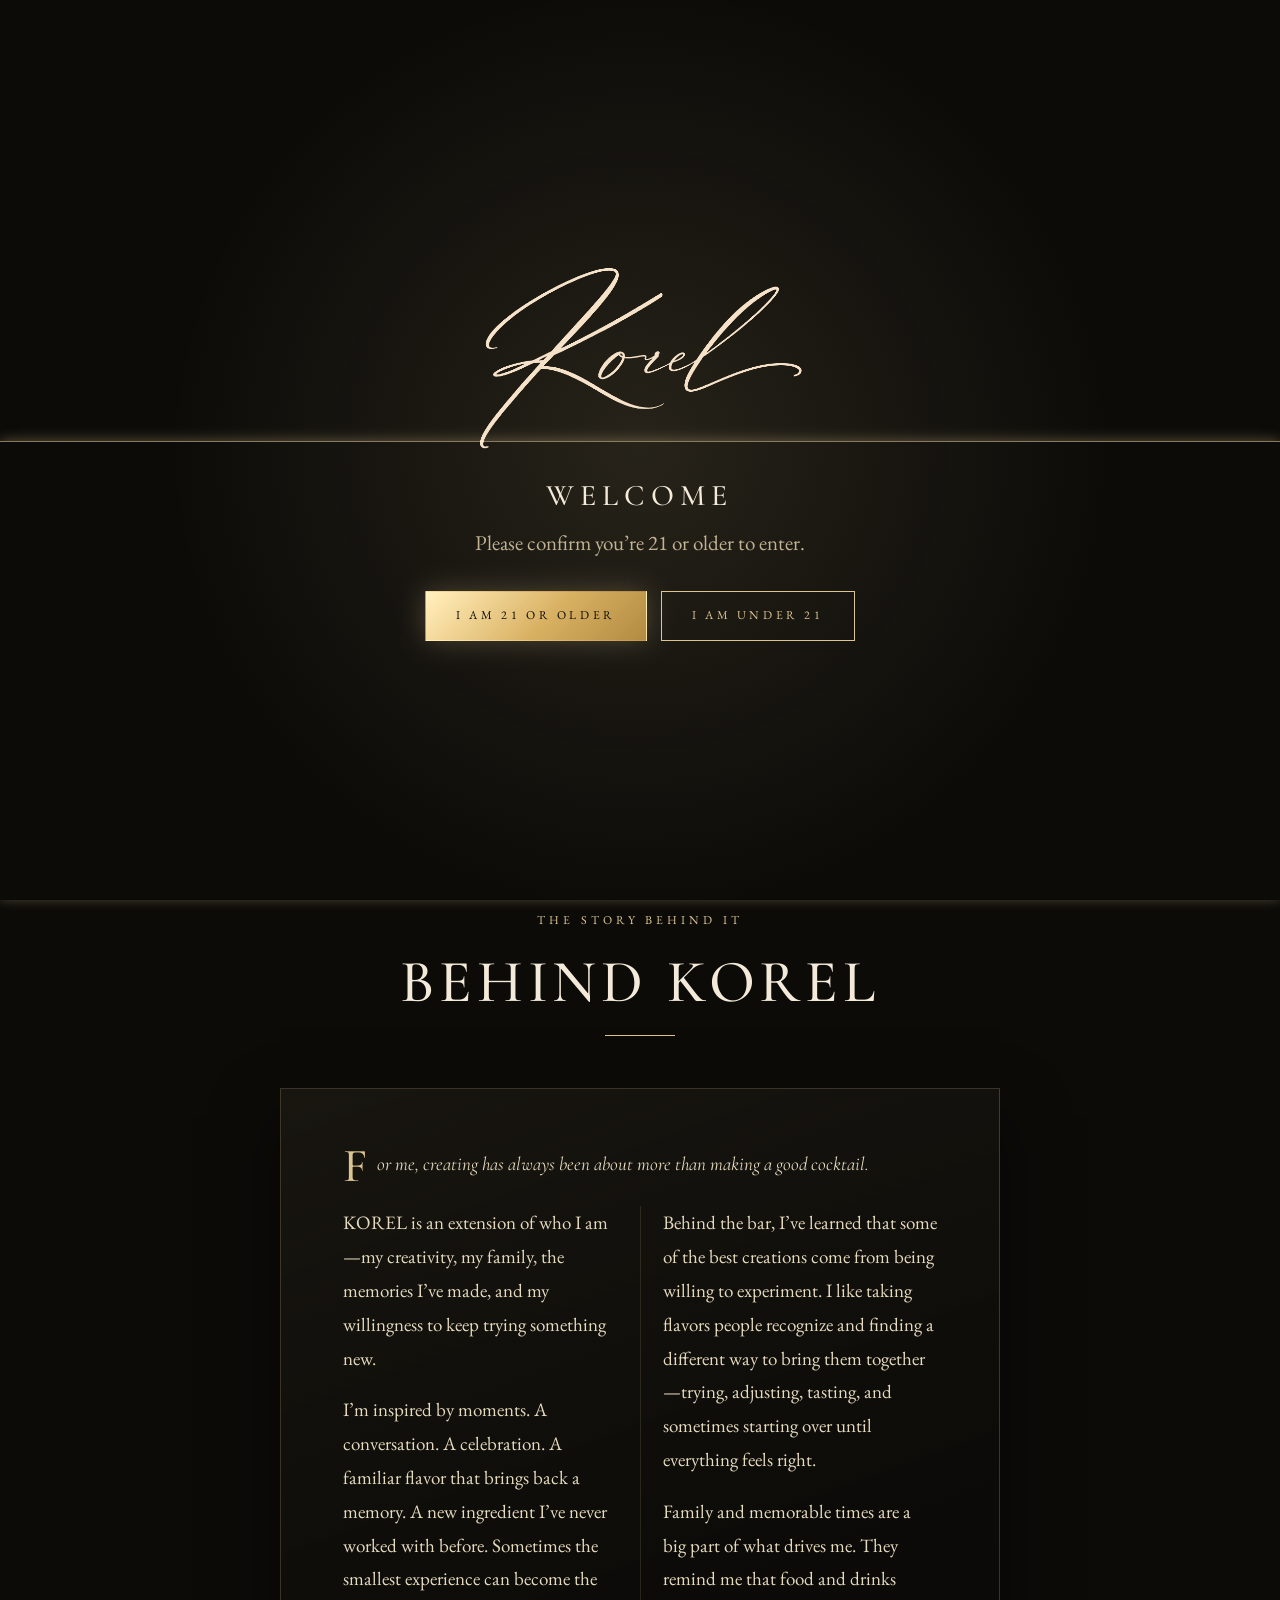
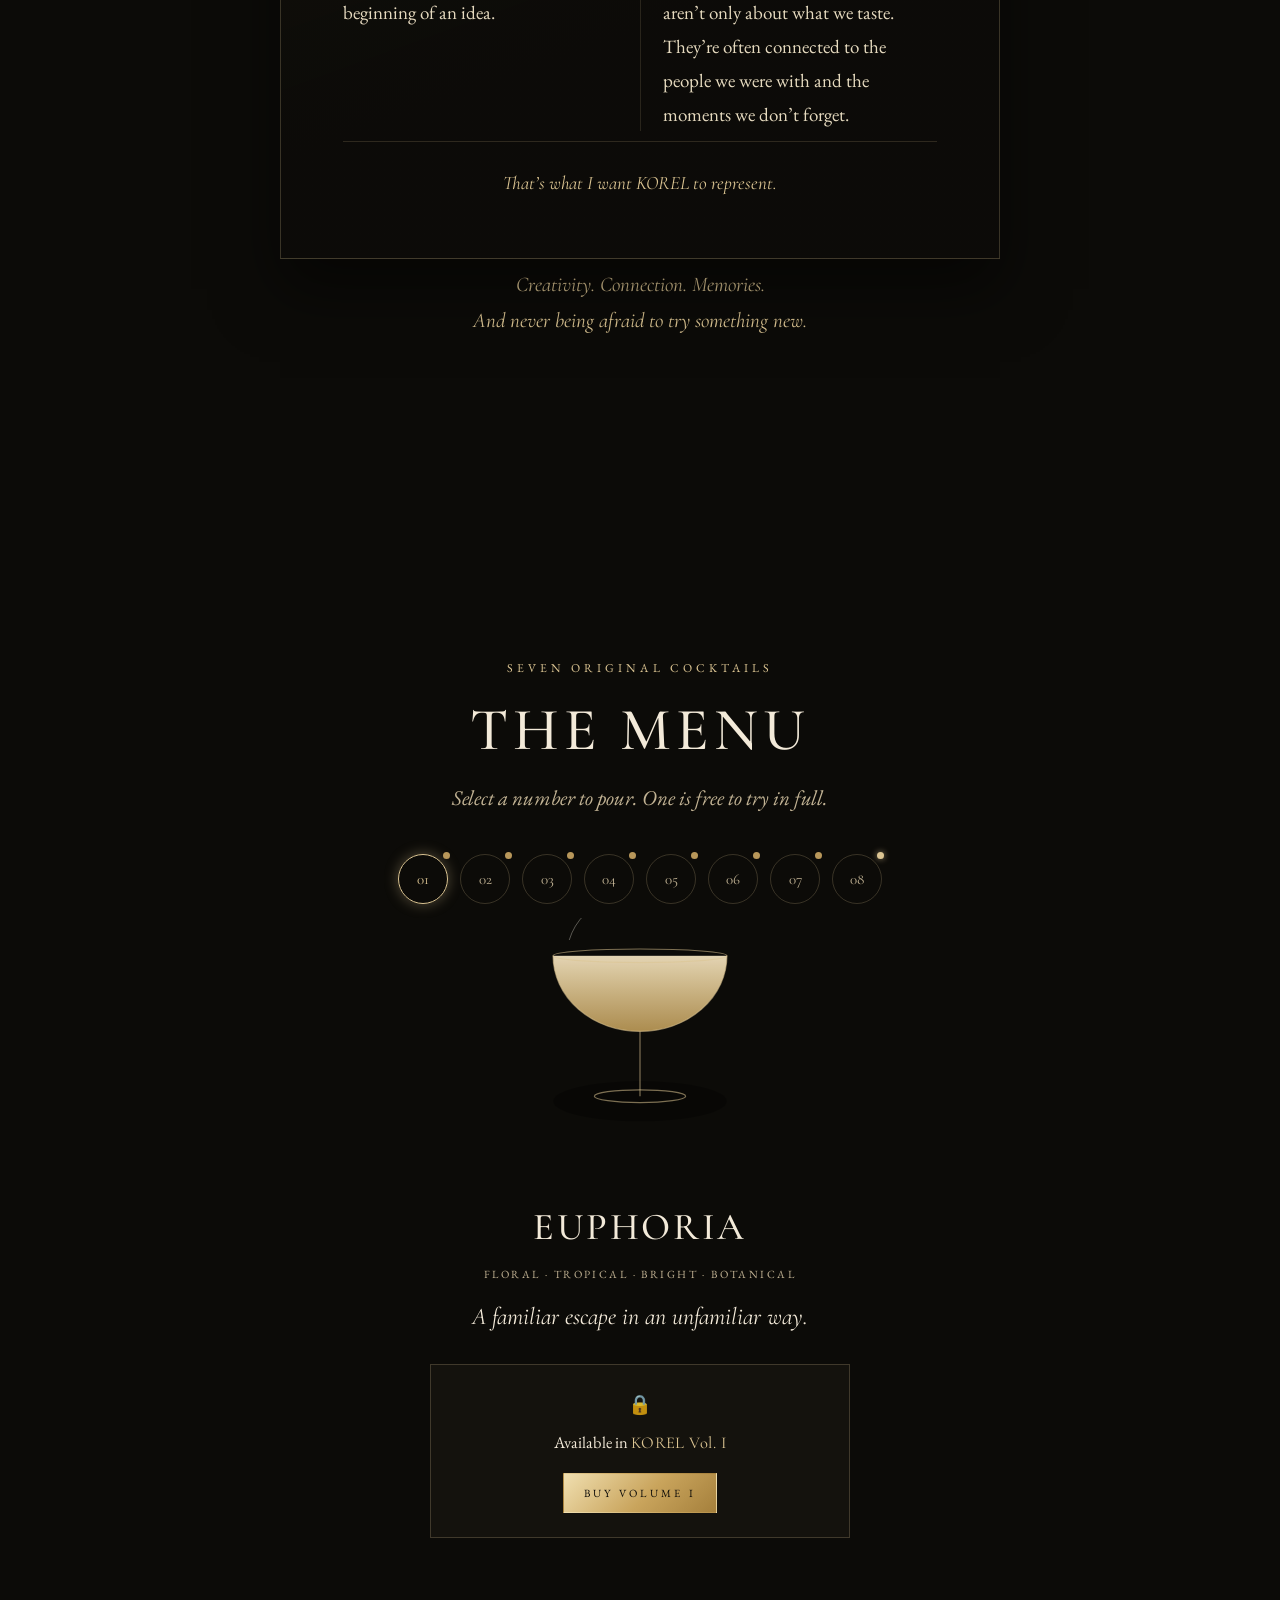
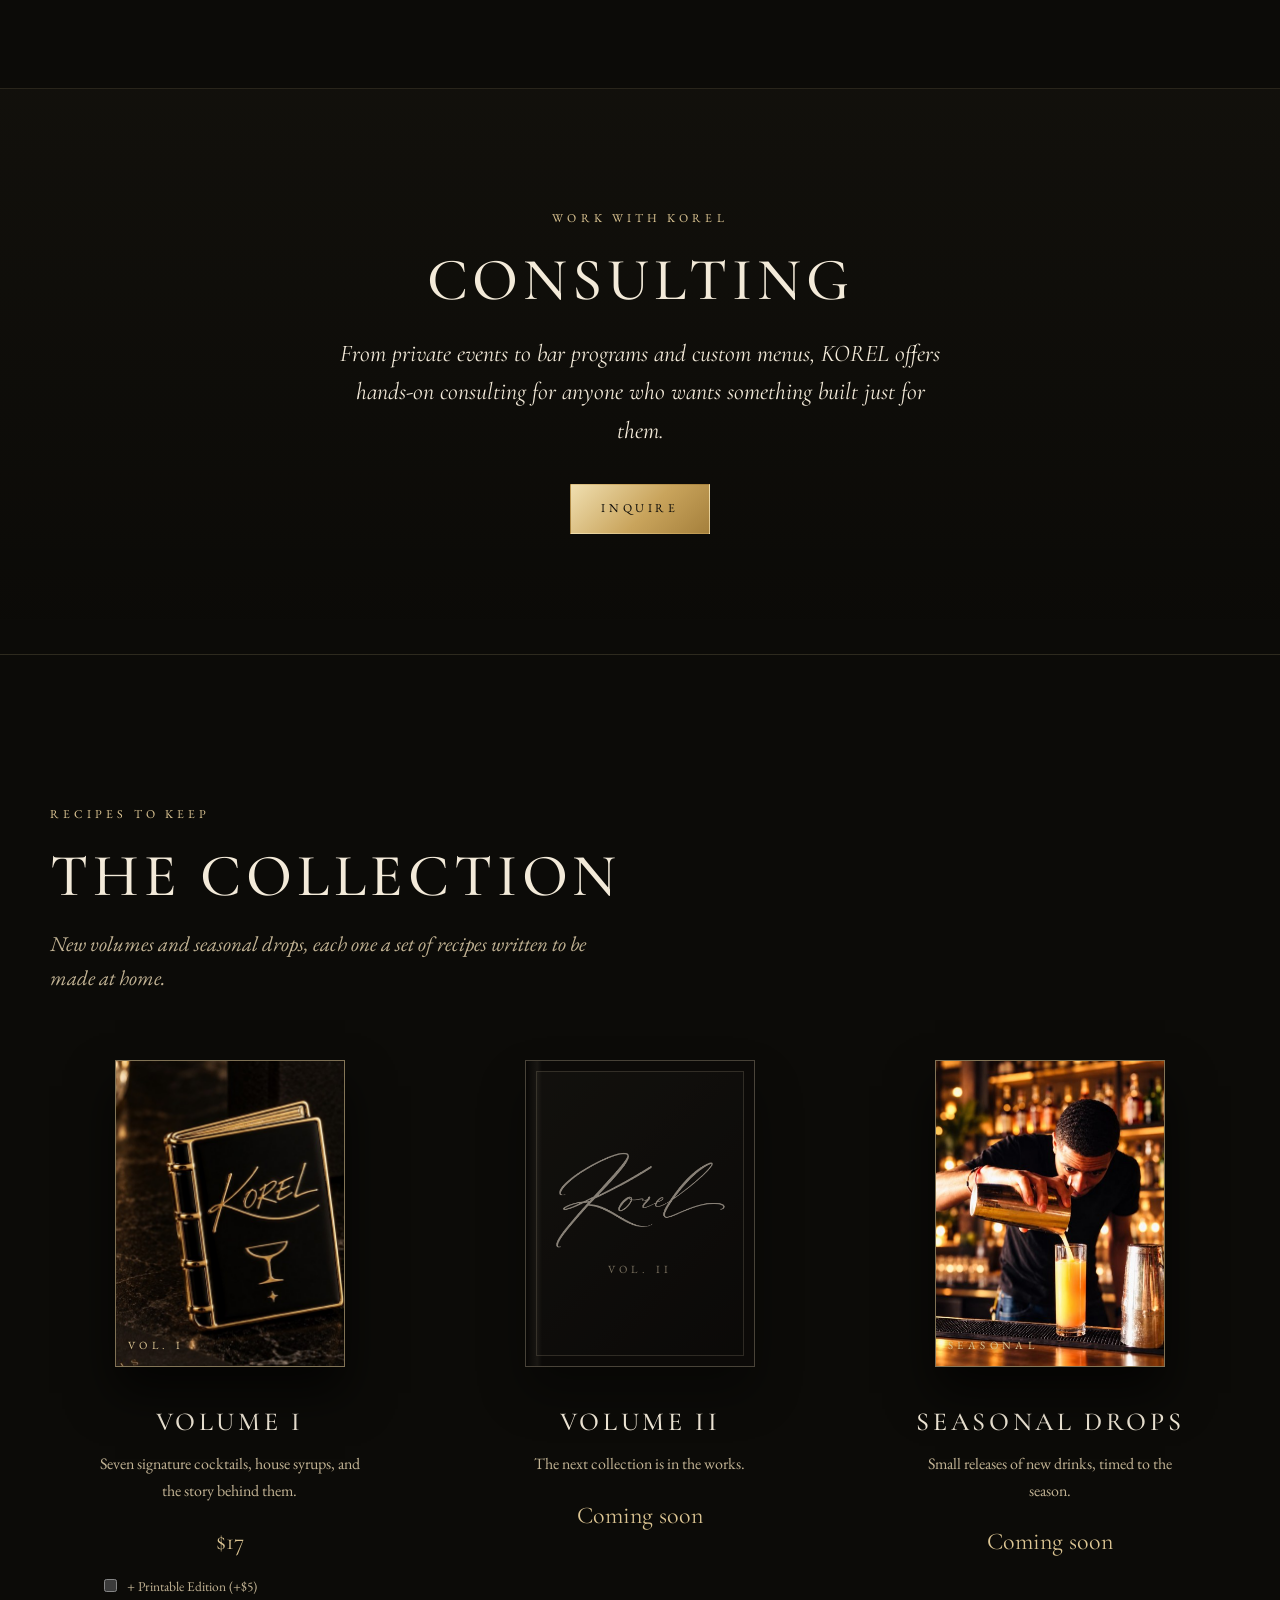
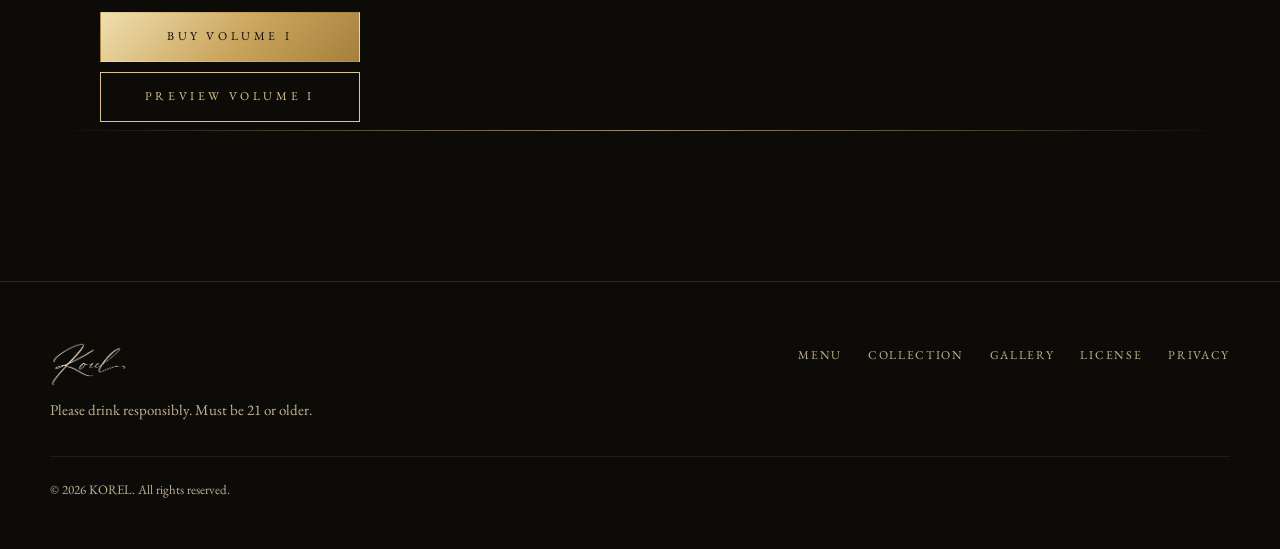
==== index.html @ d275d369 "initial commit" ====
<!DOCTYPE html>
<html lang="en">
<head>
<meta charset="utf-8">
<meta name="viewport" content="width=device-width, initial-scale=1, viewport-fit=cover">
<title>KOREL | A Cocktail Portfolio</title>
<meta name="description" content="Seven original craft cocktails, house syrups, and seasonal drops. KOREL, a cocktail portfolio.">
<meta property="og:type" content="website">
<meta property="og:site_name" content="KOREL">
<meta property="og:title" content="KOREL | A Cocktail Portfolio">
<meta property="og:description" content="Seven original craft cocktails, house syrups, and seasonal drops. KOREL, a cocktail portfolio.">
<meta property="og:url" content="https://houseofkorel.com/">
<meta property="og:image" content="assets/og-image.jpg">
<meta property="og:image:width" content="1200">
<meta property="og:image:height" content="630">
<meta name="twitter:card" content="summary_large_image">
<meta name="twitter:title" content="KOREL | A Cocktail Portfolio">
<meta name="twitter:description" content="Seven original craft cocktails, house syrups, and seasonal drops. KOREL, a cocktail portfolio.">
<meta name="twitter:image" content="assets/og-image.jpg">
<link rel="icon" href="assets/favicon.ico" sizes="16x16 32x32 48x48">
<link rel="icon" type="image/png" href="assets/favicon-32x32.png" sizes="32x32">
<link rel="apple-touch-icon" href="assets/apple-touch-icon.png">
<link rel="preconnect" href="https://fonts.googleapis.com">
<link rel="preconnect" href="https://fonts.gstatic.com" crossorigin>
<link href="https://fonts.googleapis.com/css2?family=Cormorant+Garamond:ital,wght@0,400;0,500;0,600;1,400;1,500&family=EB+Garamond:ital,wght@0,400;0,500;1,400&display=swap" rel="stylesheet">
<link rel="stylesheet" href="css/style.css">
</head>
<body class="grain locked">

<!-- decorative gold veins that draw as you scroll -->
<svg id="veins" viewBox="0 0 100 100" preserveAspectRatio="none" aria-hidden="true">
  <path pathLength="1" d="M100,0 C93,9 97,19 89,29 S95,47 87,58 S93,78 85,88 S91,96 87,100"/>
  <path class="thin" pathLength="1" d="M89,29 C83,33 85,40 79,44 S80,52 75,56"/>
  <path pathLength="1" d="M0,18 C6,27 3,36 9,46 S4,62 11,71 S5,87 8,100"/>
  <path class="thin" pathLength="1" d="M9,46 C14,50 13,57 18,61"/>
</svg>

<!-- age gate -->
<div id="gate" role="dialog" aria-modal="true" aria-labelledby="gate-title">
  <div class="gate-half top" aria-hidden="true"></div>
  <div class="gate-half bottom" aria-hidden="true"></div>
  <div class="gate-box">
    <div class="gate-welcome">
      <img src="assets/logo.png" alt="KOREL">
      <h2 id="gate-title">Welcome</h2>
      <p>Please confirm you&rsquo;re 21 or older to enter.</p>
      <div class="gate-actions">
        <button class="btn solid" id="age-yes">I am 21 or older</button>
        <button class="btn" id="age-no">I am under 21</button>
      </div>
      <p id="gate-msg" hidden>Thank you for your honesty. Please come back when you are of legal drinking age.</p>
    </div>
    <div class="gate-loading" aria-hidden="true">
      <img src="assets/logo.png" alt="">
      <p class="gl-label">Entering</p>
      <div class="gl-bar"><div class="gl-fill" id="glFill"></div></div>
      <p class="gl-pct" id="glPct">0%</p>
    </div>
  </div>
</div>

<header class="top">
  <div class="wrap">
    <a href="#top" aria-label="KOREL home"><img src="assets/logo.png" class="logo" alt="KOREL"></a>
    <nav aria-label="Main">
      <button class="menu-trigger" id="menuTrigger" aria-haspopup="true" aria-expanded="false" aria-controls="megaMenu">
        <span class="mt-lines" aria-hidden="true"><span></span><span></span></span>
        <span class="mt-label">Menu</span>
      </button>
      <a class="btn small" href="#collection">Shop</a>
    </nav>
  </div>
  <div class="nav-progress" aria-hidden="true"></div>
</header>

<div class="mega-menu" id="megaMenu" aria-hidden="true">
  <div class="mega-inner">
    <button class="mega-close" id="megaClose" aria-label="Close menu">&times;</button>
    <p class="mega-kicker">A Cocktail Portfolio</p>
    <nav class="mega-nav" aria-label="Full site navigation">
      <a href="#top" class="mega-link" style="--d:0"><span class="mega-num">01</span><span class="mega-inner-flip">Home</span></a>
      <a href="#about" class="mega-link" style="--d:1"><span class="mega-num">02</span><span class="mega-inner-flip">Behind KOREL</span></a>
      <a href="#menu" class="mega-link" style="--d:2"><span class="mega-num">03</span><span class="mega-inner-flip">The Menu</span></a>
      <a href="#collection" class="mega-link" style="--d:3"><span class="mega-num">04</span><span class="mega-inner-flip">Collection</span></a>
      <a href="gallery.html" class="mega-link" style="--d:4"><span class="mega-num">05</span><span class="mega-inner-flip">Gallery</span></a>
      <a href="contact.html" class="mega-link" style="--d:5"><span class="mega-num">06</span><span class="mega-inner-flip">Consulting</span></a>
    </nav>
    <div class="mega-foot"><a class="btn solid" href="#collection">Shop Volume I</a></div>
  </div>
</div>

<main>
  <section class="hero" id="top">
    <canvas id="pcanvas" aria-hidden="true"></canvas>
    <div class="wrap">
      <p class="eyebrow reveal after-pour">A Cocktail Portfolio</p>
      <div class="fx" id="fx"><img src="assets/logo.png" class="ghost" alt="KOREL"></div>
      <p class="hero-line reveal after-pour">Creativity. Connection. Memories.<br>And never being afraid to try something new.</p>
      <div class="cta reveal after-pour">
        <a class="btn solid" href="#collection">Shop Volume I</a>
        <a class="btn" href="#menu">Explore the menu</a>
      </div>
      <button class="replay after-pour" id="replay" type="button">&#8635; Pour again</button>
    </div>
  </section>

  <section class="section" id="about" style="padding-top:0">
    <div class="wrap about-wrap">
      <p class="kicker reveal">The story behind it</p>
      <h2 class="reveal">Behind KOREL</h2>
      <span class="story-rule reveal" aria-hidden="true"></span>

      <div class="story-panel reveal" id="storyPanel">
        <div class="sp-sheen" aria-hidden="true"></div>
        <div class="sp-flow">
          <p class="sp-lead"><span class="dropcap">F</span>or me, creating has always been about more than making a good cocktail.</p>
          <p>KOREL is an extension of who I am&mdash;my creativity, my family, the memories I&rsquo;ve made, and my willingness to keep trying something new.</p>
          <p>I&rsquo;m inspired by moments. A conversation. A celebration. A familiar flavor that brings back a memory. A new ingredient I&rsquo;ve never worked with before. Sometimes the smallest experience can become the beginning of an idea.</p>
          <p>Behind the bar, I&rsquo;ve learned that some of the best creations come from being willing to experiment. I like taking flavors people recognize and finding a different way to bring them together&mdash;trying, adjusting, tasting, and sometimes starting over until everything feels right.</p>
          <p>Family and memorable times are a big part of what drives me. They remind me that food and drinks aren&rsquo;t only about what we taste. They&rsquo;re often connected to the people we were with and the moments we don&rsquo;t forget.</p>
          <p class="sp-close">That&rsquo;s what I want KOREL to represent.</p>
        </div>
      </div>

      <p class="about-sign reveal"><em>Creativity. Connection. Memories.</em><br><em>And never being afraid to try something new.</em></p>
    </div>
  </section>

  <section class="section menu-hero" id="menu">
    <div class="wrap" style="max-width:720px">
      <p class="kicker reveal">Seven original cocktails</p>
      <h2 class="reveal">The Menu</h2>
      <p class="lede reveal">Select a number to pour. One is free to try in full.</p>

      <div class="menu-tabs reveal" id="menuTabs"></div>

      <div class="pour-stage reveal" id="pourStage">
        <canvas id="menuCanvas" aria-hidden="true"></canvas>
      </div>

      <div class="menu-detail" id="menuDetail" aria-live="polite"></div>
    </div>
  </section>

  <section class="consult">
    <div class="wrap reveal">
      <p class="kicker">Work with KOREL</p>
      <h2>Consulting</h2>
      <p class="consult-line">From private events to bar programs and custom menus, KOREL offers hands-on consulting for anyone who wants something built just for them.</p>
      <a class="btn solid" href="contact.html">Inquire</a>
    </div>
  </section>

  <section class="section" id="collection">
    <div class="wrap">
      <p class="kicker reveal">Recipes to keep</p>
      <h2 class="reveal">The Collection</h2>
      <p class="lede reveal">New volumes and seasonal drops, each one a set of recipes written to be made at home.</p>
      <div class="shelf">
        <article class="vol reveal">
          <div class="book photo-cover"><img src="assets/vol1-cover.jpg" alt="KOREL Volume I enamel pin cover, a small black and gold book charm engraved with the KOREL wordmark and a coupe glass"><span>Vol. I</span></div>
          <h3>Volume I</h3>
          <p>Seven signature cocktails, house syrups, and the story behind them.</p>
          <span class="price" id="volPrice">$17</span>
          <label class="addon">
            <input type="checkbox" id="printAddon">
            <span>+ Printable Edition (+$5)</span>
          </label>
          <div class="vol-actions">
            <a class="btn solid" href="https://payhip.com/YOUR_PRODUCT_LINK">Buy Volume I</a>
            <a class="btn" href="assets/KOREL_Volume_I_Preview.pdf" id="previewBtn">Preview Volume I</a>
          </div>
        </article>
        <article class="vol reveal">
          <div class="book soon"><img src="assets/logo.png" alt=""><span>Vol. II</span></div>
          <h3>Volume II</h3>
          <p>The next collection is in the works.</p>
          <span class="price">Coming soon</span>
        </article>
        <article class="vol reveal">
          <div class="book photo-cover"><img src="assets/seasonal-cover.jpg" alt="A bartender pouring a fresh cocktail from a shaker into a glass at the bar"><span>Seasonal</span></div>
          <h3>Seasonal Drops</h3>
          <p>Small releases of new drinks, timed to the season.</p>
          <span class="price">Coming soon</span>
        </article>
      </div>
      <div class="shelf-line"></div>
    </div>
  </section>

</main>

<footer>
  <div class="wrap">
    <div class="foot">
      <div>
        <img src="assets/logo.png" alt="KOREL">
        <div>Please drink responsibly. Must be 21 or older.</div>
      </div>
      <ul>
        <li><a href="#menu">Menu</a></li>
        <li><a href="#collection">Collection</a></li>
        <li><a href="gallery.html">Gallery</a></li>
        <li><a href="license.html">License</a></li>
        <li><a href="privacy.html">Privacy</a></li>
      </ul>
    </div>
    <div class="legal">
      <span>© 2026 KOREL. All rights reserved.</span>
    </div>
  </div>
</footer>

<button id="toTop" class="to-top" aria-label="Back to top">
  <svg viewBox="0 0 44 44" aria-hidden="true">
    <circle class="ring-bg" cx="22" cy="22" r="19"></circle>
    <circle class="ring-fg" id="toTopRing" cx="22" cy="22" r="19"></circle>
  </svg>
  <span class="arrow">&#8593;</span>
</button>

<dialog id="recipe" aria-labelledby="r-name">
  <div class="dlg" id="recipe-body"></div>
</dialog>

<dialog id="previewDlg" aria-label="KOREL Volume I Preview">
  <div class="pdf-dlg">
    <button class="x" id="previewClose" aria-label="Close preview">&times;</button>
    <div class="pv-stage">
      <img id="previewImg" alt="KOREL Volume I preview page">
      <button class="pv-arrow pv-prev" id="pvPrev" aria-label="Previous page">&#8249;</button>
      <button class="pv-arrow pv-next" id="pvNext" aria-label="Next page">&#8250;</button>
    </div>
    <div class="pv-foot">
      <span id="pvCount">Page 1 of 6</span>
      <a href="assets/KOREL_Volume_I_Preview.pdf" download="KOREL_Volume_I_Preview.pdf">Download the PDF</a>
    </div>
  </div>
</dialog>

<script src="js/main.js" defer></script>
<script src="js/home.js" defer></script>
</body>
</html>
---- css/style.css ----
:root{
  color-scheme: dark;
  box-sizing: border-box;
  padding-top: env(safe-area-inset-top, 0px);
  padding-bottom: env(safe-area-inset-bottom, 0px);
  --black:#0c0b08; --black-2:#12110d; --gold:#dcc593; --gold-deep:#b8975a; --cream:#f3ead9; --muted:#c2b394; --text:#e6dabf;
  --line:rgba(220,197,147,.22); --glow:rgba(220,197,147,.10);
  --display:"Cormorant Garamond","EB Garamond",Garamond,Georgia,"Times New Roman",serif;
  --body:"EB Garamond","Cormorant Garamond",Garamond,Georgia,"Times New Roman",serif;
  --ease:cubic-bezier(.22,.61,.36,1);
}
*,*::before,*::after{box-sizing:inherit}
html{background:var(--black);scroll-behavior:smooth;scroll-padding-top:calc(76px + env(safe-area-inset-top, 0px))}
body{margin:0;background:var(--black);color:var(--cream);font-family:var(--body);font-size:21px;line-height:1.65;-webkit-font-smoothing:antialiased;overflow-x:hidden}
body.locked{overflow:hidden}
[hidden]{display:none!important}
img{max-width:100%;display:block}
a{color:inherit}
button{font:inherit;color:inherit}
.wrap{width:min(1180px,100% - 48px);margin-inline:auto}
.kicker{font-size:12px;letter-spacing:.34em;text-transform:uppercase;color:var(--gold);margin:0 0 18px}
h1,h2,h3{font-family:var(--display);font-weight:500;margin:0}
h2{font-size:clamp(34px,5vw,60px);letter-spacing:.08em;text-transform:uppercase;line-height:1.1}
.lede{color:var(--muted);max-width:560px;margin:18px 0 0;font-style:italic}
section{position:relative;z-index:1}
.section{padding:clamp(80px,12vw,150px) 0}
.grain::after{content:"";position:fixed;inset:0;pointer-events:none;z-index:50;opacity:.07;mix-blend-mode:screen;
  background-image:url("data:image/svg+xml;utf8,<svg xmlns='http://www.w3.org/2000/svg' width='160' height='160'><filter id='n'><feTurbulence type='fractalNoise' baseFrequency='.9' numOctaves='2' stitchTiles='stitch'/><feColorMatrix values='0 0 0 0 .86  0 0 0 0 .77  0 0 0 0 .58  0 0 0 .6 0'/></filter><rect width='100%' height='100%' filter='url(%23n)'/></svg>")}


.about-wrap{max-width:720px;text-align:center}
.about-wrap h2{margin-bottom:8px}
.about-wrap .kicker{text-align:center}
.about-copy{margin-top:30px;color:var(--cream);font-size:19px;line-height:1.85}
.about-copy p{margin:0 0 22px}
.about-sign{margin-top:8px;font-family:var(--display);font-style:italic;font-size:21px;color:var(--gold);line-height:1.7}


.story-rule{display:block;width:70px;height:1px;background:var(--gold);margin:20px auto 0;transform-origin:left;transform:scaleX(0);opacity:0;transition:transform 1.1s var(--ease),opacity .6s}
.story-rule.reveal.in{transform:scaleX(1);opacity:1}
.story-panel{position:relative;max-width:820px;margin:52px auto 0;padding:clamp(34px,5vw,58px) clamp(28px,6vw,62px);border:1px solid var(--line);background:linear-gradient(160deg,rgba(220,197,147,.06),rgba(12,11,8,.5) 65%);box-shadow:0 30px 60px rgba(0,0,0,.5);overflow:hidden;transform:perspective(900px) rotateX(0) rotateY(0);transition:transform .15s ease-out,box-shadow .4s var(--ease);will-change:transform}
.sp-sheen{position:absolute;inset:-50%;background:radial-gradient(circle at var(--mx,50%) var(--my,38%),rgba(255,241,212,.16),transparent 42%);opacity:0;transition:opacity .5s;pointer-events:none}
.story-panel:hover .sp-sheen{opacity:1}
.sp-flow{column-width:270px;column-count:2;column-gap:clamp(22px,4vw,46px);column-rule:1px solid rgba(220,197,147,.14);text-align:left}
.sp-flow p{margin:0 0 18px;font-size:clamp(17px,1.7vw + .7rem,19px);line-height:1.78;color:var(--text);break-inside:avoid-column}
.sp-lead{font-family:var(--display);font-size:21px;font-style:italic;color:var(--cream);column-span:all;margin-bottom:24px!important;text-align:left}
.dropcap{font-family:var(--display);font-weight:500;font-style:normal;font-size:2.5em;line-height:.68;float:left;padding:3px 10px 0 0;color:var(--gold)}
.sp-close{column-span:all;text-align:center;margin:10px 0 0!important;padding-top:24px;border-top:1px solid rgba(220,197,147,.16);font-family:var(--display);font-style:italic;font-size:clamp(20px,2.4vw,24px);color:var(--gold)!important}
@media (max-width:640px){
  .sp-flow{column-count:1;column-rule:none}
  .story-panel{transform:none!important}
}

/* buttons */
.btn{display:inline-block;padding:14px 30px;border:1px solid var(--gold);color:var(--gold);text-decoration:none;font-size:12px;letter-spacing:.3em;text-transform:uppercase;background:transparent;cursor:pointer;transition:background .4s var(--ease),color .4s var(--ease),box-shadow .4s var(--ease),transform .25s var(--ease)}
.btn:hover,.btn:focus-visible{background:var(--gold);color:var(--black);box-shadow:0 0 28px rgba(220,197,147,.25);outline:none}
.btn.solid{background:linear-gradient(135deg,#f0dfb0,#c9a45c 55%,#a5803c);color:var(--black);border-color:transparent}
.btn.solid:hover,.btn.solid:focus-visible{filter:brightness(1.08)}
.btn.small{padding:10px 20px;font-size:11px}
:focus-visible{outline:1px solid var(--gold);outline-offset:4px}

/* reveal */
.reveal{opacity:0;transform:translateY(18px);transition:opacity 1s var(--ease),transform 1s var(--ease)}
.reveal.in{opacity:1;transform:none}

/* veins */
#veins{position:fixed;inset:0;width:100%;height:100%;z-index:0;pointer-events:none;opacity:.5}
#veins path{fill:none;stroke:var(--gold);stroke-width:.16;stroke-dasharray:1;stroke-dashoffset:1;stroke-linecap:round;filter:drop-shadow(0 0 5px rgba(220,197,147,.55))}
#veins path.thin{stroke-width:.09;opacity:.75}


/* pour + particle wordmark */
.hero canvas{position:absolute;left:0;top:0;pointer-events:none;z-index:0}
.hero .wrap{position:relative;z-index:1}
.fx{position:relative;width:min(1100px,100%);margin:0 auto;height:clamp(240px,36vw,420px)}
.fx .ghost{position:absolute;left:50%;top:50%;transform:translate(-50%,-50%);width:min(660px,86vw);opacity:0;pointer-events:none;transition:opacity 1.6s var(--ease)}
.fx.on .ghost{opacity:.15}
.fx.static .ghost{opacity:1}
.after-pour{transition:opacity 1.1s var(--ease),transform 1.1s var(--ease)}
.hero.pouring .after-pour{opacity:0!important;transform:translateY(14px)!important;pointer-events:none}
.replay{display:block;margin:26px auto 0;background:none;border:0;color:var(--muted);font-size:11px;letter-spacing:.28em;text-transform:uppercase;cursor:pointer;padding:8px 14px}
.replay:hover{color:var(--gold)}

/* age gate */
/* age gate: a loader, then the black curtain splits and pulls away like double doors */
#gate{position:fixed;inset:0;z-index:100}
#gate.opening{pointer-events:none}
.gate-half{position:absolute;left:0;width:100%;height:51%;background:var(--black);transition:transform .9s cubic-bezier(.65,0,.2,1)}
.gate-half.top{top:0;background-image:radial-gradient(circle at 50% 100%,rgba(220,197,147,.13),transparent 60%);border-bottom:1px solid rgba(220,197,147,.6);box-shadow:0 1px 12px rgba(220,197,147,.35)}
.gate-half.bottom{bottom:0;background-image:radial-gradient(circle at 50% 0%,rgba(220,197,147,.13),transparent 60%);border-top:1px solid rgba(220,197,147,.6);box-shadow:0 -1px 12px rgba(220,197,147,.35)}
#gate.opening .gate-half.top{transform:translateY(-100%)}
#gate.opening .gate-half.bottom{transform:translateY(100%)}
.gate-box{position:absolute;inset:0;z-index:2;display:grid;place-items:center;text-align:center;padding:24px;transition:opacity .4s var(--ease),transform .4s var(--ease)}
#gate.leave .gate-box{opacity:0;transform:scale(1.03) translateY(-6px);pointer-events:none}
.gate-box img{width:min(340px,70vw);margin:0 auto 26px}
.gate-box h2{font-size:clamp(22px,3.4vw,30px);letter-spacing:.2em;margin-bottom:14px}
.gate-box p{color:var(--muted);margin:0 0 30px}
.gate-actions{display:flex;gap:14px;justify-content:center;flex-wrap:wrap}
#gate-msg{margin-top:26px;color:var(--gold);font-style:italic}
.gate-welcome{max-width:520px}
.gate-loading{max-width:520px;display:none}
#gate.loading .gate-welcome{display:none}
#gate.loading .gate-loading{display:block}
.gate-loading img{width:min(190px,48vw);margin:0 auto 24px;opacity:.92}
.gl-label{font-size:11px;letter-spacing:.42em;text-transform:uppercase;color:var(--gold);margin:0 0 20px}
.gl-bar{width:180px;height:1px;background:rgba(220,197,147,.2);margin:0 auto;position:relative;overflow:hidden}
.gl-fill{position:absolute;left:0;top:0;bottom:0;width:0%;background:var(--gold);box-shadow:0 0 8px rgba(220,197,147,.6)}
.gl-pct{margin:14px 0 0;font-family:var(--display);font-size:13px;letter-spacing:.1em;color:var(--muted)}

/* header */
header.top{position:sticky;top:env(safe-area-inset-top, 0px);z-index:40;background:rgba(12,11,8,0);border-bottom:1px solid rgba(220,197,147,0);transition:background-color .5s var(--ease),border-color .5s var(--ease),backdrop-filter .5s var(--ease)}
header.top.scrolled{background:rgba(12,11,8,.76);backdrop-filter:blur(12px);-webkit-backdrop-filter:blur(12px);border-bottom-color:rgba(220,197,147,.14)}
.top .wrap{display:flex;align-items:center;justify-content:space-between;height:78px;gap:20px;transition:height .4s var(--ease)}
header.top.scrolled .wrap{height:62px}
.top .logo{display:block;height:34px;width:auto;filter:drop-shadow(0 1px 4px rgba(0,0,0,.55));transition:filter .35s var(--ease)}
.top a[aria-label="KOREL home"]:hover .logo{filter:drop-shadow(0 0 10px rgba(220,197,147,.6))}
.top nav{display:flex;gap:34px;align-items:center}
.top nav a{text-decoration:none;font-size:12px;letter-spacing:.3em;text-transform:uppercase;color:var(--cream);opacity:.82;position:relative;padding:6px 0;text-shadow:0 1px 4px rgba(0,0,0,.55);transition:opacity .3s,color .3s}
.top nav a::after{content:"";position:absolute;left:0;bottom:0;height:1px;width:100%;background:var(--gold);transform:scaleX(0);transform-origin:left;transition:transform .5s var(--ease)}
.top nav a:hover{opacity:1}.top nav a:hover::after{transform:scaleX(1)}
.top nav a.current{opacity:1;color:var(--gold)}.top nav a.current::after{transform:scaleX(1)}
.top .btn.small{transition:background .4s var(--ease),color .4s var(--ease),box-shadow .4s var(--ease),transform .2s var(--ease)}
.top .btn.small:hover{transform:translateY(-1px)}
.nav-progress{position:absolute;left:0;bottom:-1px;height:1px;width:calc(var(--scrollp,0) * 100%);background:var(--gold);box-shadow:0 0 8px rgba(220,197,147,.6);transition:width .1s linear}
@media (max-width:720px){.top nav{gap:14px}}

/* menu trigger + full-screen numbered menu */
.menu-trigger{display:flex;align-items:center;gap:11px;background:none;border:0;cursor:pointer;padding:6px 2px;color:var(--cream)}
.mt-lines{display:inline-flex;flex-direction:column;gap:5px;width:22px}
.mt-lines span{display:block;height:1px;background:var(--gold);transition:transform .4s var(--ease),opacity .3s}
.menu-trigger.open .mt-lines span:first-child{transform:translateY(3px) rotate(45deg)}
.menu-trigger.open .mt-lines span:last-child{transform:translateY(-3px) rotate(-45deg)}
.mt-label{font-size:12px;letter-spacing:.3em;text-transform:uppercase;text-shadow:0 1px 4px rgba(0,0,0,.55)}
.mega-menu{position:fixed;inset:0;z-index:90;background:var(--black);opacity:0;visibility:hidden;transition:opacity .5s var(--ease),visibility 0s .5s;display:flex;align-items:center;justify-content:center;padding:110px 24px 40px;overflow-y:auto}
.mega-menu::before{content:"";position:absolute;inset:0;background:radial-gradient(circle at 50% 32%,rgba(220,197,147,.1),transparent 62%);pointer-events:none}
.mega-menu.open{opacity:1;visibility:visible;transition:opacity .5s var(--ease)}
.mega-inner{position:relative;max-width:640px;width:100%;text-align:center;margin:auto}
.mega-close{position:absolute;top:-64px;right:0;background:none;border:1px solid var(--line);border-radius:50%;width:44px;height:44px;color:var(--gold);font-size:22px;line-height:1;cursor:pointer;transition:border-color .3s,transform .2s}
.mega-close:hover{border-color:var(--gold);transform:rotate(90deg)}
.mega-kicker{font-size:11px;letter-spacing:.34em;text-transform:uppercase;color:var(--gold);margin:0 0 30px}
.mega-nav{display:flex;flex-direction:column;gap:2px}
.mega-link{display:flex;align-items:baseline;gap:20px;justify-content:center;text-decoration:none;padding:13px 0;perspective:800px;overflow:hidden}
.mega-num{font-family:var(--display);font-size:14px;color:var(--gold-deep);flex:none}
.mega-inner-flip{display:inline-block;font-family:var(--display);font-size:clamp(27px,5.6vw,48px);letter-spacing:.05em;text-transform:uppercase;color:var(--cream);transform-origin:50% 100%;transform:rotateX(-95deg);opacity:0;transition:transform .65s cubic-bezier(.22,.61,.36,1),opacity .35s,color .3s;transition-delay:calc(var(--d,0) * 70ms)}
.mega-menu.open .mega-inner-flip{transform:rotateX(0deg);opacity:1}
.mega-link:hover .mega-inner-flip{color:var(--gold)}
.mega-foot{margin-top:38px}
@media (max-width:600px){.mega-menu{padding-top:100px}.mega-close{top:-52px}}

/* back to top */
.to-top{position:fixed;right:22px;bottom:calc(24px + env(safe-area-inset-bottom,0px));width:52px;height:52px;border-radius:50%;background:rgba(12,11,8,.68);backdrop-filter:blur(8px);-webkit-backdrop-filter:blur(8px);border:0;cursor:pointer;display:grid;place-items:center;z-index:45;opacity:0;transform:translateY(14px) scale(.9);transition:opacity .4s var(--ease),transform .4s var(--ease),background .3s;pointer-events:none}
.to-top.show{opacity:1;transform:none;pointer-events:auto}
.to-top:hover{background:rgba(22,19,12,.85)}
.to-top svg{position:absolute;inset:0;width:100%;height:100%;transform:rotate(-90deg)}
.to-top .ring-bg{fill:none;stroke:rgba(220,197,147,.2);stroke-width:1.4}
.to-top .ring-fg{fill:none;stroke:var(--gold);stroke-width:1.6;stroke-linecap:round;stroke-dasharray:119.4;stroke-dashoffset:119.4;transition:stroke-dashoffset .1s linear}
.to-top .arrow{position:relative;color:var(--gold);font-size:17px;line-height:1;transform:translateY(-1px)}
@media (max-width:600px){.to-top{right:16px;bottom:calc(16px + env(safe-area-inset-bottom,0px));width:46px;height:46px}}

/* hero */
.hero{position:relative;min-height:calc(100vh - 68px);display:flex;flex-direction:column;justify-content:center;align-items:center;text-align:center;padding:90px 0 80px;overflow:hidden;--mx:50%;--my:38%}
.hero::before{content:"";position:absolute;inset:0;z-index:-1;background:radial-gradient(60% 55% at 50% 30%,var(--glow),transparent 70%),radial-gradient(circle at var(--mx) var(--my),rgba(220,197,147,.09),transparent 34%);transition:background .8s var(--ease)}
.eyebrow{font-size:12px;letter-spacing:.5em;text-transform:uppercase;color:var(--gold);margin:0 0 6px}
.hero-logo{width:min(660px,86vw);margin:0 auto}
.hero-line{font-family:var(--display);font-style:italic;font-size:clamp(20px,2.6vw,28px);color:var(--cream);margin:10px auto 34px;max-width:640px}
.cta{display:flex;gap:16px;justify-content:center;flex-wrap:wrap}


/* menu */
.menu-hero .wrap{text-align:center}
.menu-hero .lede{margin-inline:auto}
.menu-tabs{display:flex;justify-content:center;flex-wrap:wrap;gap:12px;margin:38px 0 6px}
.m-tab{position:relative;width:50px;height:50px;border-radius:50%;border:1px solid var(--line);background:none;color:var(--muted);font-family:var(--display);font-size:15px;cursor:pointer;display:grid;place-items:center;transition:border-color .3s,color .3s,transform .2s var(--ease),box-shadow .3s}
.m-tab:hover{border-color:var(--gold-deep);color:var(--cream);transform:translateY(-2px)}
.m-tab.active{border-color:var(--gold);color:var(--gold);box-shadow:0 0 14px rgba(220,197,147,.35)}
.m-tab::after{content:"";position:absolute;top:-3px;right:-3px;width:7px;height:7px;border-radius:50%;background:var(--gold-deep)}
.m-tab.is-free::after{background:var(--gold);box-shadow:0 0 6px rgba(220,197,147,.7)}
.pour-stage{position:relative;height:clamp(200px,26vw,270px);margin:14px auto 0;transform:perspective(900px) rotateX(0) rotateY(0);transition:transform .15s ease-out;transform-style:preserve-3d;will-change:transform}
.pour-stage canvas{position:absolute;inset:0;width:100%;height:100%}
.menu-detail{max-width:460px;margin:8px auto 0;text-align:left}
.md-name{font-size:clamp(28px,4vw,38px);letter-spacing:.07em;text-transform:uppercase;text-align:center;color:var(--cream);margin:0 0 6px}
.md-tags{font-size:11px;letter-spacing:.22em;text-transform:uppercase;color:var(--muted);text-align:center;margin:0 0 14px}
.md-line{font-family:var(--display);font-style:italic;font-size:24px;color:var(--cream);text-align:center;margin:0 0 28px}
.badge{display:inline-block;font-family:var(--body);font-size:9.5px;letter-spacing:.16em;text-transform:uppercase;padding:4px 9px;border:1px solid var(--line);color:var(--muted);white-space:nowrap}
.badge.free{color:var(--black);background:var(--gold);border-color:var(--gold)}
.ing-names{color:var(--muted);font-size:15.5px;line-height:1.7;margin:0 0 22px;padding-bottom:18px;border-bottom:1px solid rgba(220,197,147,.14)}
.locked-panel{border:1px solid var(--line);padding:24px 22px;text-align:center;background:rgba(220,197,147,.04);max-width:420px;margin:0 auto}
.locked-panel .lock-ic{display:block;font-size:19px;margin-bottom:8px;opacity:.85}
.locked-panel .locked-line{margin:0 0 16px;color:var(--cream);font-size:16.5px}
.locked-panel .locked-line strong{color:var(--gold);font-weight:400;font-family:var(--display);letter-spacing:.03em}
.locked-panel .locked-sub{margin:0 0 16px;color:var(--muted);font-size:13.5px;line-height:1.6}
.locked-panel.big{padding:30px 26px}
.locked-panel.big .lock-ic{font-size:25px}
.bar{display:flex;gap:2px;height:14px;margin:6px 0 18px}
.bar i{display:block;min-width:4px;transition:opacity .3s,transform .3s var(--ease);transform-origin:bottom}
.bar.dim i{opacity:.28}.bar.dim i.on{opacity:1;transform:scaleY(1.5)}
.legend{list-style:none;margin:0 0 22px;padding:0;font-size:18.5px;color:var(--cream)}
.legend li{display:flex;align-items:center;gap:10px;padding:3px 0;cursor:default}
.legend li b{width:8px;height:8px;border-radius:50%;flex:none}
.legend li span{color:var(--gold);min-width:56px;font-size:16px}
.meta{border-top:1px solid rgba(220,197,147,.16);padding-top:16px;margin-bottom:22px;font-size:17.5px;color:var(--muted)}
.meta div{display:flex;justify-content:space-between;gap:14px;padding:3px 0}.meta b{font-weight:400;color:var(--cream);text-align:right}
.serves{font-style:italic;color:var(--gold);font-size:17.5px;margin:0 0 18px;text-align:center;display:block}
@media (max-width:520px){
  .m-tab{width:42px;height:42px;font-size:13px}
  .menu-detail{padding:0 8px}
}

/* collection */
.shelf{display:grid;grid-template-columns:repeat(3,1fr);gap:clamp(24px,4vw,56px);margin-top:64px;padding-bottom:0;perspective:1200px}
.vol{text-align:center}
.book{position:relative;width:min(230px,70%);aspect-ratio:3/4;margin:0 auto 34px;background:linear-gradient(135deg,#1a1812,#0b0a08);border:1px solid rgba(220,197,147,.55);box-shadow:0 26px 44px rgba(0,0,0,.65),inset 0 0 0 10px #0d0c09,inset 0 0 0 11px rgba(220,197,147,.32);transition:transform .12s ease-out,box-shadow .3s var(--ease);transform-style:preserve-3d;will-change:transform;display:grid;place-items:center;align-content:center;gap:10px}
.book::before{content:"";position:absolute;left:0;top:0;bottom:0;width:16px;background:linear-gradient(90deg,rgba(0,0,0,.6),rgba(220,197,147,.12) 70%,transparent);}
.book img{width:78%}
.book span{font-size:11px;letter-spacing:.4em;color:var(--gold);text-transform:uppercase}
.book.photo-cover img{position:absolute;inset:0;width:100%;height:100%;object-fit:cover}
.book.photo-cover span{position:absolute;left:12px;bottom:12px;z-index:1;text-shadow:0 1px 5px rgba(0,0,0,.85)}
.vol:hover .book{box-shadow:0 44px 60px rgba(0,0,0,.7),0 0 40px rgba(220,197,147,.12),inset 0 0 0 10px #0d0c09,inset 0 0 0 11px rgba(220,197,147,.32)}
.book.soon{opacity:.55;filter:saturate(.6)}
.book.card{aspect-ratio:3/4;background:linear-gradient(160deg,#171510,#0b0a08);}
.book.card b{font-family:var(--display);font-weight:500;font-size:34px;letter-spacing:.12em;text-transform:uppercase;color:var(--cream);line-height:1.05}
.vol h3{font-size:26px;letter-spacing:.14em;text-transform:uppercase}
.vol-actions{display:flex;flex-direction:column;gap:10px;align-items:center}
.vol-actions .btn{width:100%;max-width:260px;text-align:center;white-space:nowrap}
.addon{display:flex;align-items:flex-start;gap:7px;max-width:260px;margin:0 auto 16px;font-size:13.5px;line-height:1.5;color:var(--muted);text-align:left;cursor:pointer}
.addon input{margin-top:3px;accent-color:var(--gold);cursor:pointer;flex:none}
.vol p{color:var(--muted);margin:8px auto 18px;max-width:280px;font-size:16px}
.vol .price{font-family:var(--display);font-size:24px;color:var(--gold);margin-bottom:14px;display:block}
.shelf-line{height:1px;margin-top:8px;background:linear-gradient(90deg,transparent,var(--gold),transparent);opacity:.7;box-shadow:0 12px 30px rgba(220,197,147,.15)}
.fine{font-size:16px;color:var(--muted);font-style:italic;margin-top:22px}
@media (max-width:820px){.shelf{grid-template-columns:1fr;gap:64px}}

/* gallery */
.gallery{display:grid;grid-template-columns:repeat(3,1fr);gap:14px;margin-top:48px}
.tile{margin:0;position:relative;aspect-ratio:1;overflow:hidden;border:1px solid rgba(220,197,147,.16);display:grid;place-items:center;background:radial-gradient(circle at 50% 35%,var(--tone,#241f14),#0c0b08 75%);transition:transform .7s var(--ease),border-color .5s}
.tile svg{width:34%;fill:none;stroke:var(--gold);stroke-width:1.4;opacity:.55;transition:transform .7s var(--ease),opacity .5s}
.tile figcaption{position:absolute;left:0;right:0;bottom:0;padding:18px;background:linear-gradient(transparent,rgba(0,0,0,.85));font-size:14px;letter-spacing:.16em;text-transform:uppercase;transform:translateY(100%);transition:transform .5s var(--ease)}
.tile figcaption em{display:block;color:var(--gold);font-size:12px;letter-spacing:.18em;font-style:normal}
.tile:hover,.tile:focus-within{border-color:var(--gold)}
.tile:hover svg{transform:scale(1.12);opacity:.9}
.tile:hover figcaption,.tile:focus-within figcaption{transform:none}
@media (max-width:720px){.gallery{grid-template-columns:repeat(2,1fr)}.tile figcaption{transform:none}}

/* consulting */
.consult{position:relative;text-align:center;padding:clamp(70px,10vw,120px) 0;border-block:1px solid rgba(220,197,147,.14);background:linear-gradient(180deg,rgba(220,197,147,.03),transparent)}
.consult .kicker{text-align:center}
.consult h2{margin-bottom:22px}
.consult-line{font-family:var(--display);font-style:italic;font-size:clamp(19px,2.2vw,24px);line-height:1.6;max-width:620px;margin:0 auto 34px;color:var(--cream)}

/* footer */
footer{position:relative;z-index:1;border-top:1px solid rgba(220,197,147,.16);padding:60px 0 48px;color:var(--muted);font-size:15px}
.foot{display:flex;justify-content:space-between;gap:30px;flex-wrap:wrap;align-items:flex-start}
.foot img{height:44px;width:auto;margin-bottom:12px}
.foot ul{list-style:none;margin:0;padding:0;display:flex;gap:26px;flex-wrap:wrap}
.foot a{text-decoration:none;letter-spacing:.14em;text-transform:uppercase;font-size:12px}
.foot a:hover{color:var(--gold)}
.legal{margin-top:34px;padding-top:22px;border-top:1px solid rgba(220,197,147,.1);display:flex;justify-content:space-between;gap:16px;flex-wrap:wrap;font-size:13px}

/* recipe dialog */
dialog{background:#0f0e0b;color:var(--cream);border:1px solid var(--gold-deep);padding:0;width:min(680px,100% - 32px);max-height:88vh;overflow:auto}
dialog::backdrop{background:rgba(0,0,0,.82);backdrop-filter:blur(4px)}
.dlg{padding:clamp(26px,5vw,52px);position:relative}
.dlg .x{position:absolute;top:14px;right:16px;background:none;border:0;font-size:30px;line-height:1;color:var(--gold);cursor:pointer;padding:6px 12px}
dialog#previewDlg{width:min(720px,100% - 32px);height:min(860px,92vh);max-height:92vh;padding:0;background:#0f0e0b}
.pdf-dlg{position:relative;width:100%;height:100%;display:flex;flex-direction:column}
.pdf-dlg .x{z-index:2;background:#0f0e0b;border:1px solid var(--gold-deep);border-radius:50%;top:10px;right:10px;font-size:22px;padding:2px 10px}
.pv-stage{position:relative;flex:1;display:flex;align-items:center;justify-content:center;overflow:hidden;background:#0c0b08}
.pv-stage img{max-width:100%;max-height:100%;display:block;box-shadow:0 20px 50px rgba(0,0,0,.6)}
.pv-arrow{position:absolute;top:50%;transform:translateY(-50%);background:rgba(15,14,11,.7);border:1px solid var(--gold-deep);color:var(--gold);width:42px;height:42px;border-radius:50%;font-size:22px;cursor:pointer;transition:background .3s,border-color .3s}
.pv-arrow:hover{background:rgba(220,197,147,.15);border-color:var(--gold)}
.pv-arrow:disabled{opacity:.25;cursor:default;pointer-events:none}
.pv-prev{left:14px}
.pv-next{right:14px}
.pv-foot{display:flex;align-items:center;justify-content:space-between;padding:14px 20px;border-top:1px solid var(--line);font-size:12.5px;letter-spacing:.05em;color:var(--muted)}
.pv-foot a{color:var(--gold);text-decoration:underline;text-underline-offset:3px}
@media (max-width:600px){dialog#previewDlg{width:100%;height:100%;max-height:100%}.pv-arrow{width:36px;height:36px;font-size:18px}}
.dlg h3{font-size:clamp(32px,5vw,46px);letter-spacing:.09em;text-transform:uppercase;margin:0 0 4px}
.dlg .tagline{font-family:var(--display);font-style:italic;font-size:23px;margin:0 0 6px}
.dlg .tags{font-size:11px;letter-spacing:.24em;text-transform:uppercase;color:var(--muted);margin:0 0 26px}
.dlg h4{font-size:12px;letter-spacing:.32em;text-transform:uppercase;color:var(--gold);font-weight:400;margin:26px 0 10px;font-family:var(--body)}
.dlg ul,.dlg ol{margin:0;padding:0;list-style:none}
.dlg ul li{display:grid;grid-template-columns:82px 1fr;padding:2px 0}
.dlg ul li span{color:var(--gold)}
.dlg ol{counter-reset:s}.dlg ol li{counter-increment:s;padding:4px 0 4px 34px;position:relative}
.dlg ol li::before{content:counter(s) ".";position:absolute;left:0;color:var(--gold)}
.dlg .two{display:grid;grid-template-columns:1fr 1fr;gap:20px}
.dlg .foot-note{margin-top:30px;padding-top:18px;border-top:1px solid rgba(220,197,147,.16);display:flex;justify-content:space-between;gap:14px;flex-wrap:wrap;align-items:center;color:var(--muted);font-style:italic;font-size:15px}

@media (prefers-reduced-motion:reduce){
  html{scroll-behavior:auto}
  *,*::before,*::after{transition-duration:.01ms!important;animation-duration:.01ms!important}
  .reveal{opacity:1;transform:none}
}

/* ---------------------------------------------------------------- */
/* gallery page (gallery.html) */
.gal-hero{padding:150px 0 20px;text-align:center}
.gal-hero .back{display:inline-block;margin-bottom:28px;font-size:13px;letter-spacing:.28em;text-transform:uppercase;color:var(--muted);text-decoration:none;transition:color .3s}
.gal-hero .back:hover{color:var(--gold)}
.gal-hero .lede{margin-inline:auto}

.gal-wheel-section{padding:30px 0 100px}
.wheel-stage{position:relative;height:clamp(300px,40vw,420px);perspective:1500px;margin:10px auto 0;outline:none;cursor:grab;touch-action:pan-y;overflow:hidden}
.wheel-stage:active{cursor:grabbing}
.wheel{position:absolute;inset:0;transform-style:preserve-3d;will-change:transform}
.wheel-item{position:absolute;left:50%;top:50%;width:clamp(170px,19vw,230px);aspect-ratio:3/4;border:1px solid var(--line);background:radial-gradient(circle at 50% 32%,var(--tone,#221c12),#0c0b08 78%);backface-visibility:hidden;display:flex;flex-direction:column;align-items:center;justify-content:center;box-shadow:0 20px 40px rgba(0,0,0,.55);will-change:transform,opacity,filter;overflow:hidden}
.wi-photo{position:absolute;inset:0;width:100%;height:100%;object-fit:cover;display:block}
.wheel-item svg{width:32%;stroke:var(--gold);fill:none;stroke-width:1.3;opacity:.75}
.wi-tag{position:absolute;top:12px;right:12px;font-size:9px;letter-spacing:.14em;text-transform:uppercase;color:var(--gold);border:1px solid rgba(220,197,147,.4);padding:3px 7px;display:flex;align-items:center;gap:4px;background:rgba(12,11,8,.4)}
.wi-name{position:absolute;left:0;right:0;bottom:0;padding:14px;font-size:14px;letter-spacing:.14em;text-transform:uppercase;text-align:center;background:linear-gradient(transparent,rgba(0,0,0,.88));color:var(--cream)}
.wheel-floor{position:absolute;left:8%;right:8%;bottom:-8%;height:55%;background:radial-gradient(closest-side,rgba(220,197,147,.12),transparent 72%);filter:blur(4px);pointer-events:none}
.wheel-controls{display:flex;align-items:center;justify-content:center;gap:24px;margin-top:30px}
.wctrl{width:42px;height:42px;flex:none;border:1px solid var(--line);border-radius:50%;background:none;color:var(--gold);font-size:19px;cursor:pointer;display:grid;place-items:center;transition:border-color .3s,transform .2s}
.wctrl:hover{border-color:var(--gold);transform:scale(1.07)}
.wheel-caption{min-width:220px;text-align:center}
.wheel-caption .wc-name{display:block;font-family:var(--display);font-size:23px;letter-spacing:.07em;text-transform:uppercase;color:var(--cream)}
.wheel-caption .wc-line{display:block;font-family:var(--display);font-style:italic;font-size:19px;color:var(--muted);margin-top:3px}

/* ---------------------------------------------------------------- */
/* consulting page (contact.html) */
.contact-hero{padding:150px 0 10px;text-align:center}
.contact-hero .back{display:inline-block;margin-bottom:28px;font-size:13px;letter-spacing:.28em;text-transform:uppercase;color:var(--muted);text-decoration:none;transition:color .3s}
.contact-hero .back:hover{color:var(--gold)}
.contact-hero .lede{margin-inline:auto}

.contact-section{padding:44px 0 130px}
.contact-grid{display:grid;grid-template-columns:.85fr 1.15fr;gap:clamp(40px,6vw,90px);align-items:start;max-width:1080px}
.contact-info h3{font-family:var(--display);font-weight:500;font-size:23px;letter-spacing:.05em;color:var(--cream);margin:0 0 22px;text-transform:uppercase}
.contact-list{list-style:none;margin:0 0 36px;padding:0}
.contact-list li{position:relative;padding-left:24px;margin-bottom:15px;color:var(--text);font-size:19.5px}
.contact-list li::before{content:"";position:absolute;left:0;top:11px;width:13px;height:1px;background:var(--gold)}
.contact-note{color:var(--muted);font-style:italic;font-family:var(--display);font-size:19px;line-height:1.6}

.contact-form-wrap{position:relative;border:1px solid var(--line);background:linear-gradient(160deg,rgba(220,197,147,.05),rgba(12,11,8,.4) 65%);padding:clamp(28px,4vw,46px);box-shadow:0 30px 60px rgba(0,0,0,.5);transform:perspective(900px) rotateX(0) rotateY(0);transition:transform .15s ease-out;will-change:transform;overflow:hidden}
.cf-sheen{position:absolute;inset:-50%;background:radial-gradient(circle at var(--mx,50%) var(--my,38%),rgba(255,241,212,.14),transparent 42%);opacity:0;transition:opacity .5s;pointer-events:none}
.contact-form-wrap:hover .cf-sheen{opacity:1}
.cf-row{margin-bottom:26px;position:relative;z-index:1}
.cf-row label,.cf-label{display:block;font-size:14px;letter-spacing:.2em;text-transform:uppercase;color:var(--gold);margin-bottom:11px}
.cf-optional{color:var(--muted);text-transform:none;letter-spacing:0;font-size:12px}
.contact-form input[type=text],.contact-form input[type=email],.contact-form textarea{width:100%;background:none;border:0;border-bottom:1px solid rgba(220,197,147,.28);color:var(--cream);font-family:var(--body);font-size:19.5px;padding:8px 2px;transition:border-color .3s}
.contact-form input:focus,.contact-form textarea:focus{outline:none;border-color:var(--gold)}
.contact-form textarea{resize:vertical;min-height:92px;line-height:1.6}
.cf-chips{display:flex;flex-wrap:wrap;gap:10px}
.cf-chip{background:none;border:1px solid rgba(220,197,147,.3);color:var(--muted);font-size:13px;letter-spacing:.12em;text-transform:uppercase;padding:9px 16px;cursor:pointer;transition:all .3s var(--ease)}
.cf-chip:hover{border-color:var(--gold);color:var(--cream)}
.cf-chip.active{background:var(--gold);border-color:var(--gold);color:var(--black)}
.cf-submit{width:100%;margin-top:8px;cursor:pointer}
.cf-fine{margin:16px 0 0;font-size:16px;color:var(--muted);font-style:italic;text-align:center}

.cf-done{text-align:center;padding:26px 6px;position:relative;z-index:1}
.cf-done-mark{display:inline-flex;align-items:center;justify-content:center;width:54px;height:54px;border:1px solid var(--gold);border-radius:50%;color:var(--gold);font-size:21px;margin-bottom:22px}
.cf-done h3{font-family:var(--display);font-weight:500;font-size:23px;letter-spacing:.05em;color:var(--cream);margin:0 0 12px;text-transform:uppercase}
.cf-done p{color:var(--muted);margin:0 0 26px;line-height:1.6}

@media (max-width:820px){.contact-grid{grid-template-columns:1fr}.contact-form-wrap{transform:none!important}}

/* ---------------------------------------------------------------- */
/* legal pages (license.html, privacy.html) */
.legal-section{padding:20px 0 130px}
.legal-wrap{max-width:680px}
.legal-block{margin-bottom:34px}
.legal-block h3{font-family:var(--display);font-weight:500;font-size:18px;letter-spacing:.1em;text-transform:uppercase;color:var(--gold);margin:0 0 12px}
.legal-block p{color:var(--text);font-size:18.5px;line-height:1.8;margin:0}
.legal-block p a{color:var(--gold);text-decoration:underline;text-underline-offset:3px}
.legal-updated{color:var(--muted);font-style:italic;font-family:var(--display);font-size:15.5px;margin:40px 0 0;padding-top:24px;border-top:1px solid rgba(220,197,147,.14)}
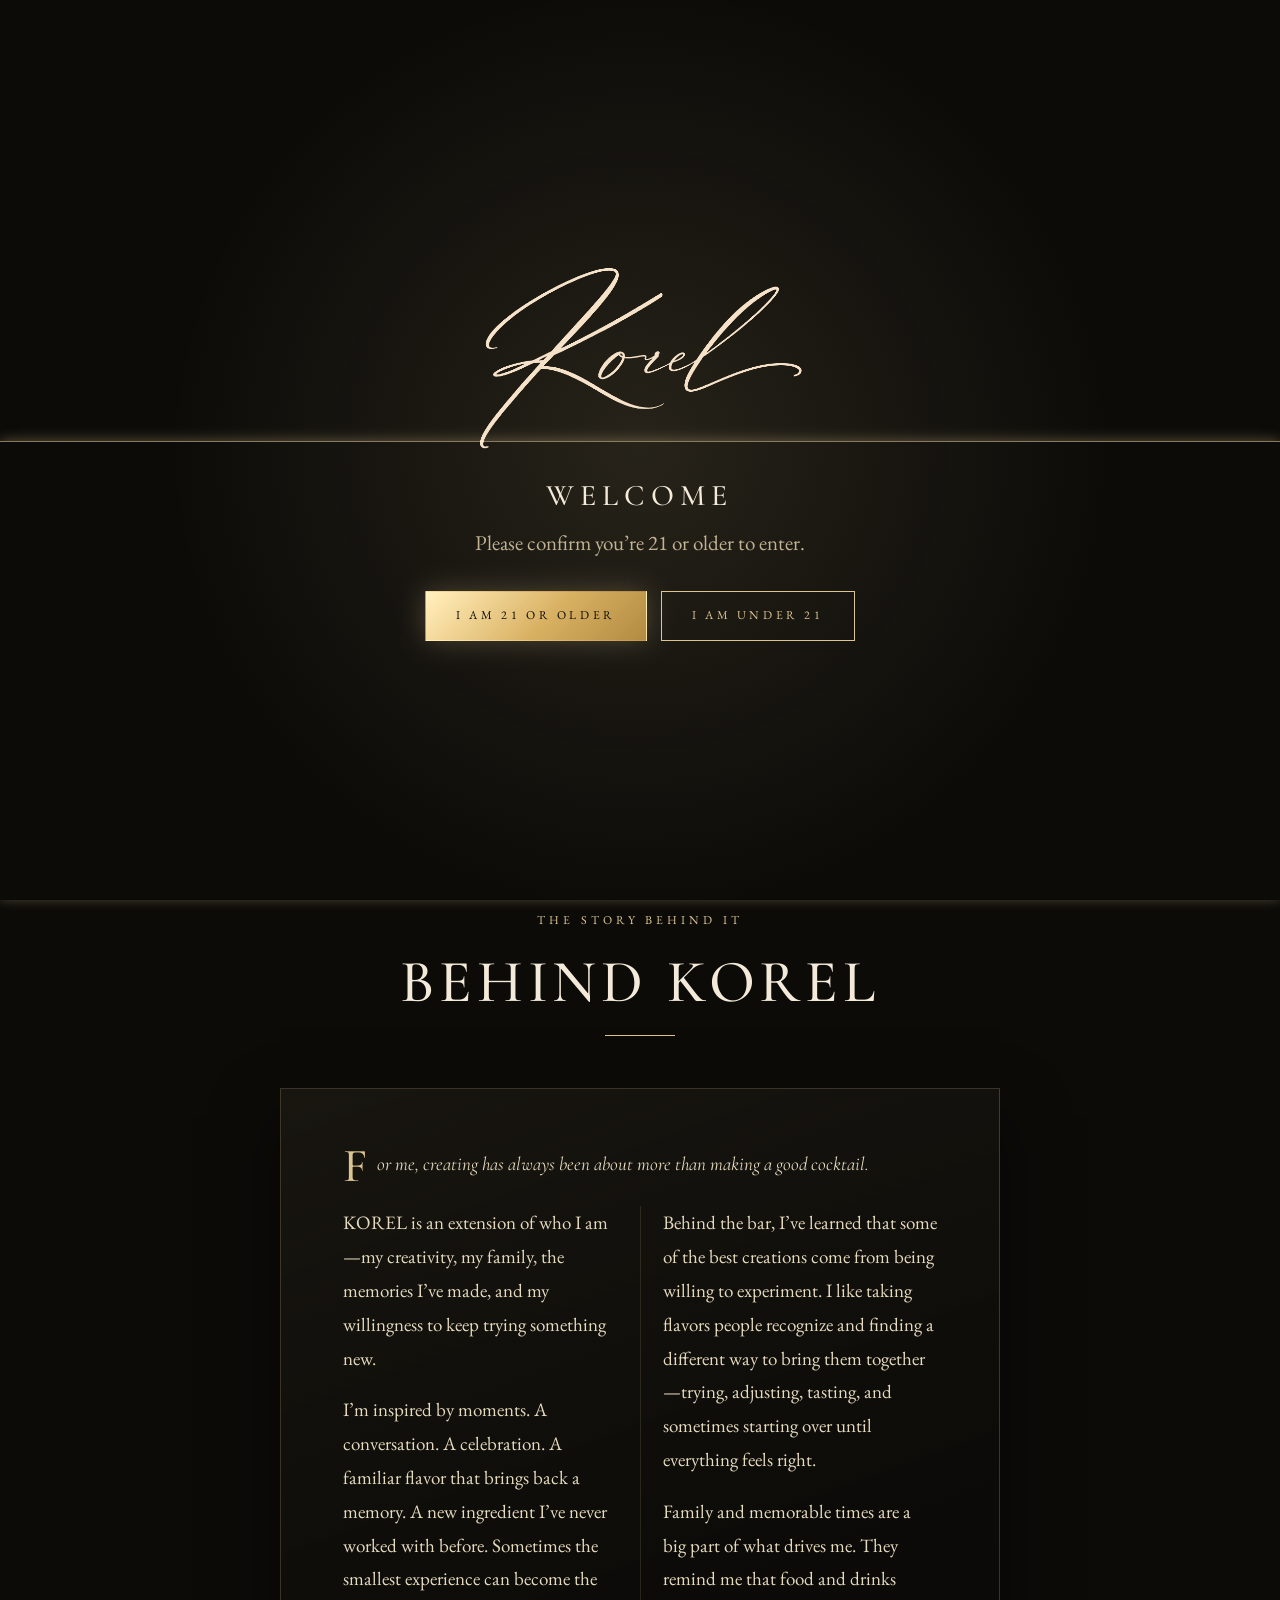
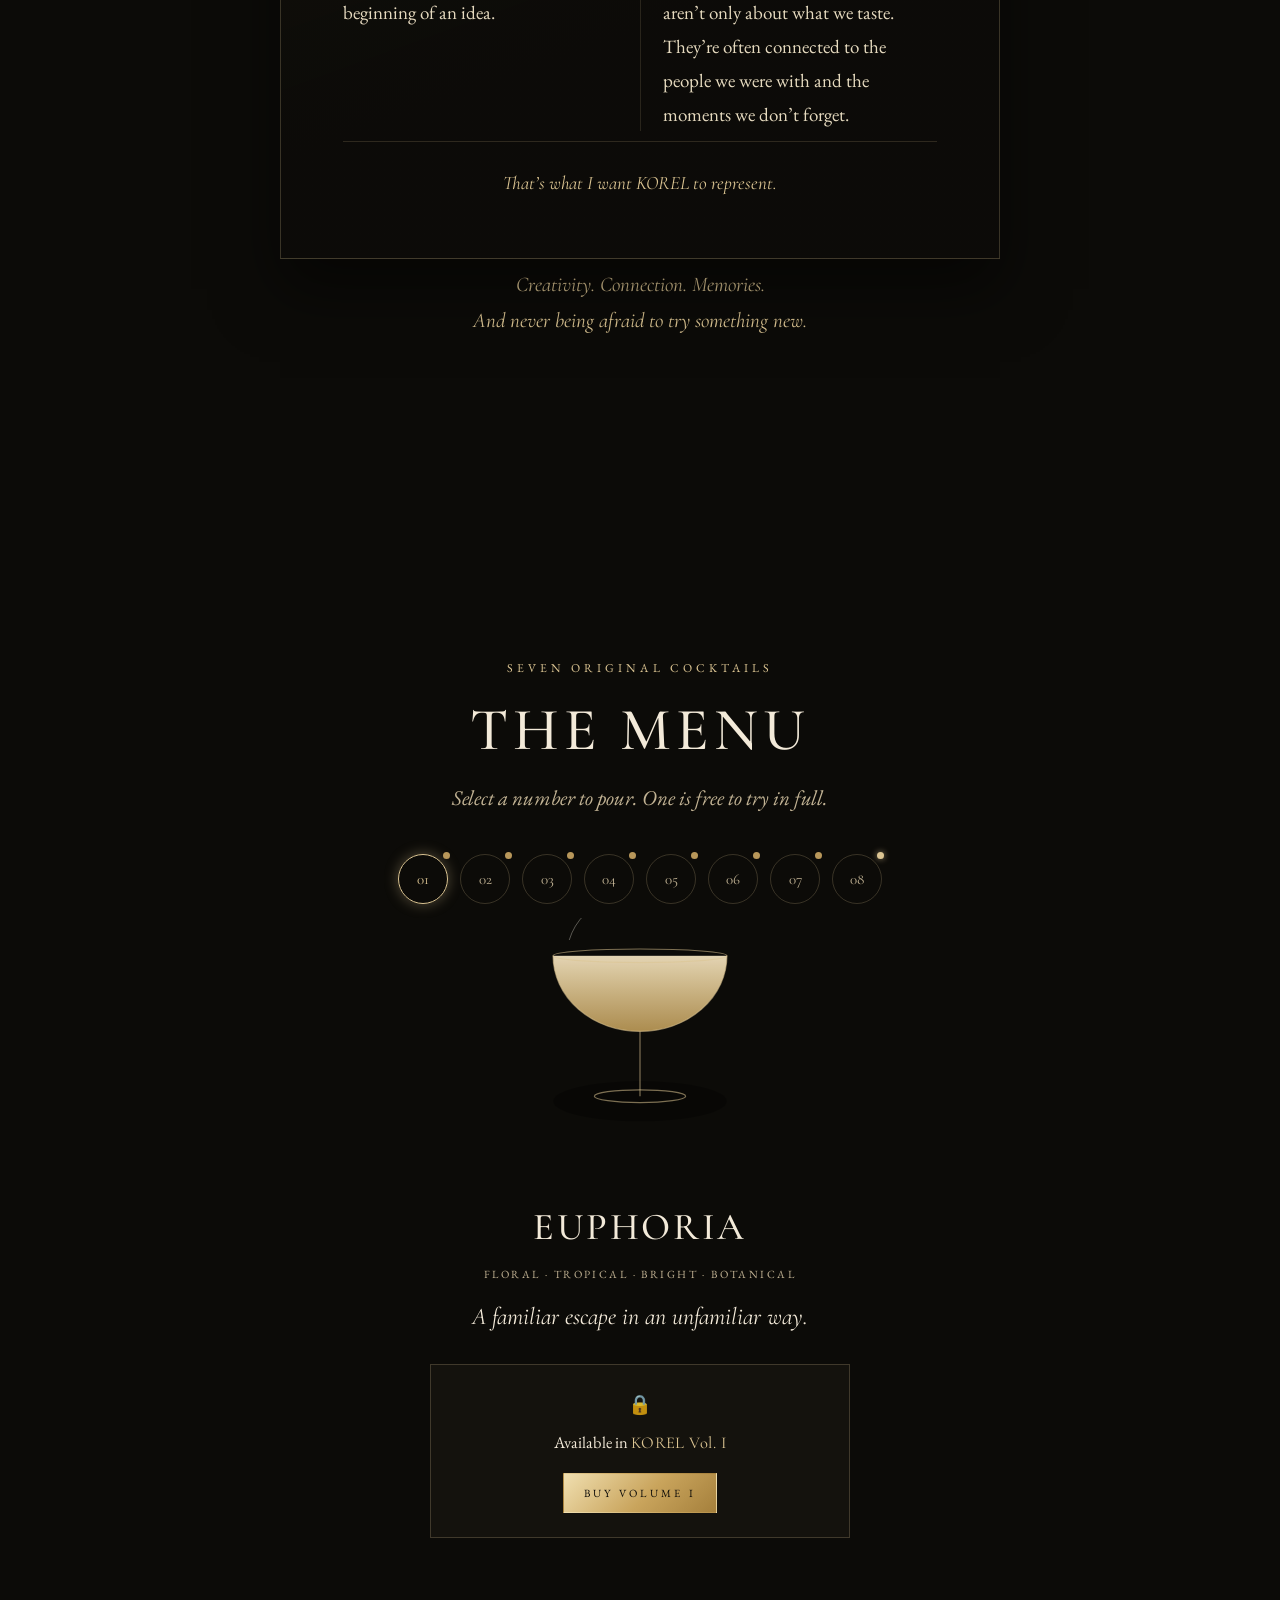
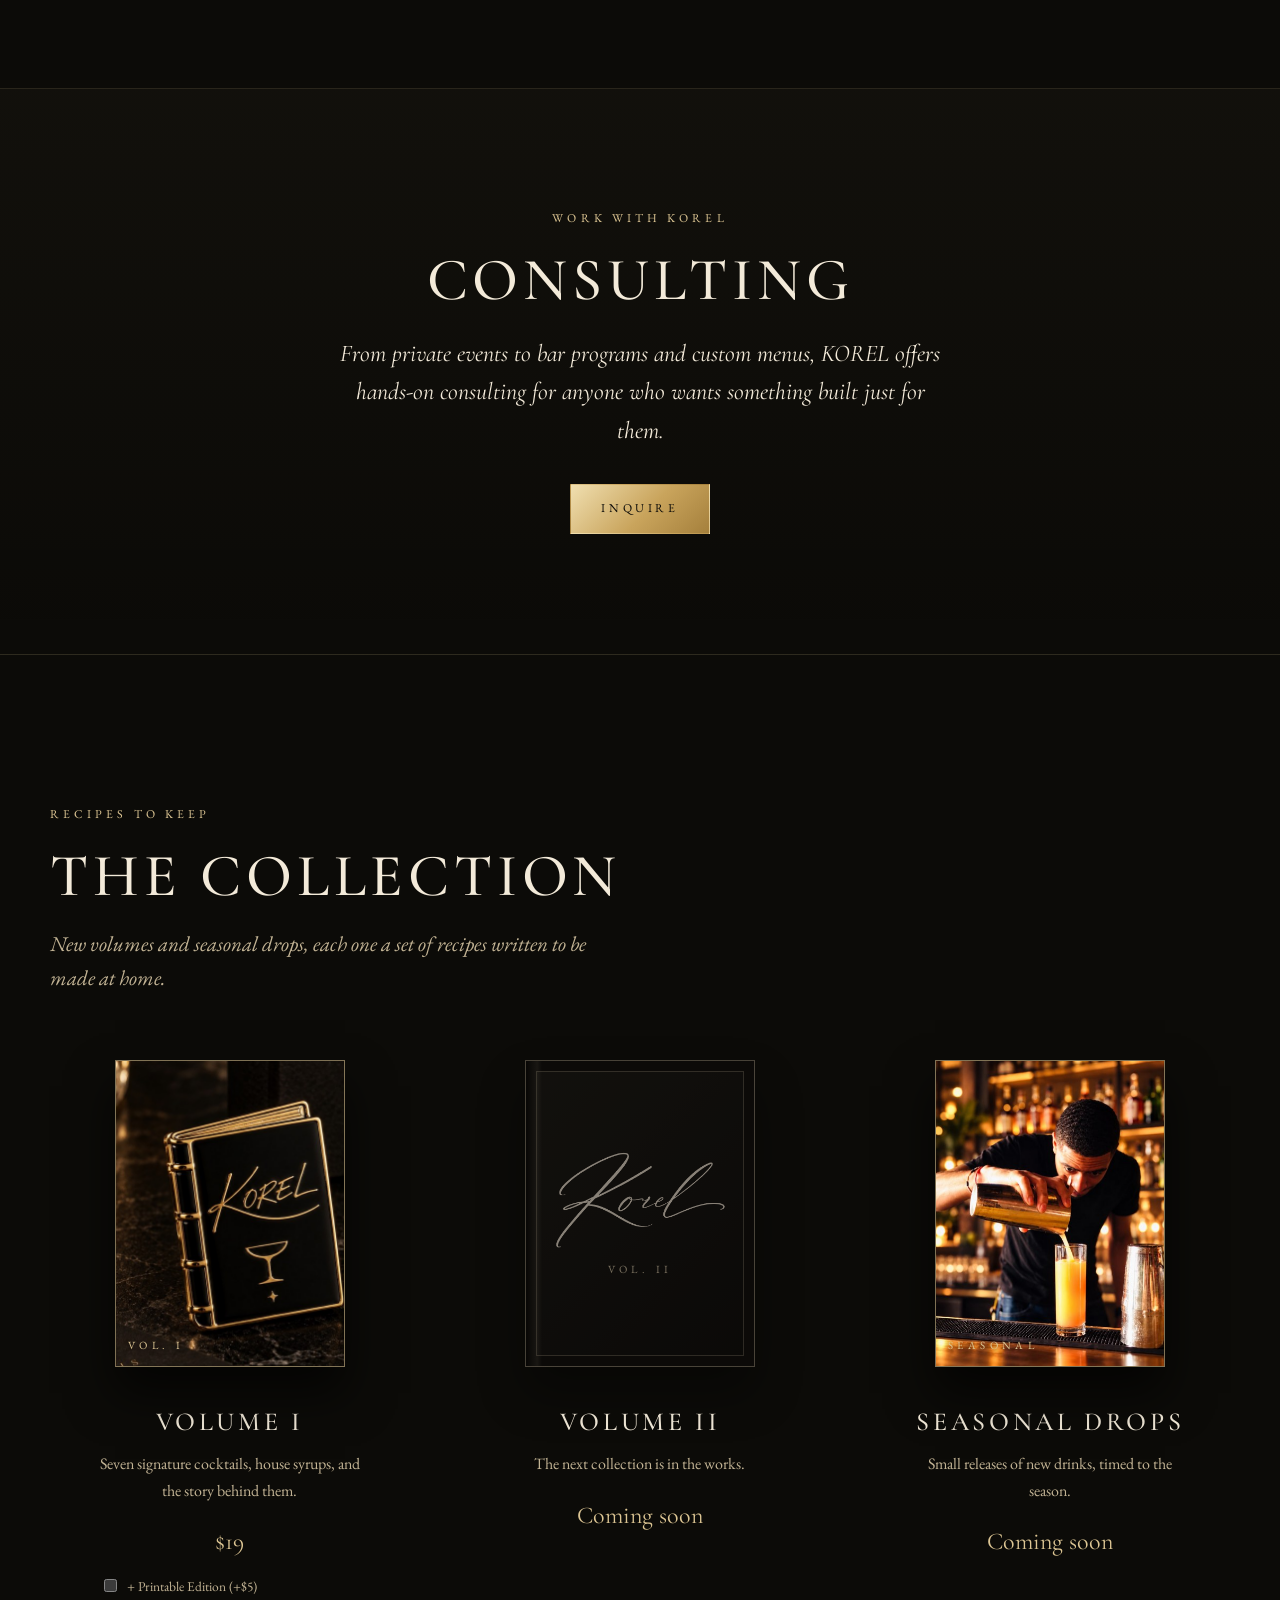
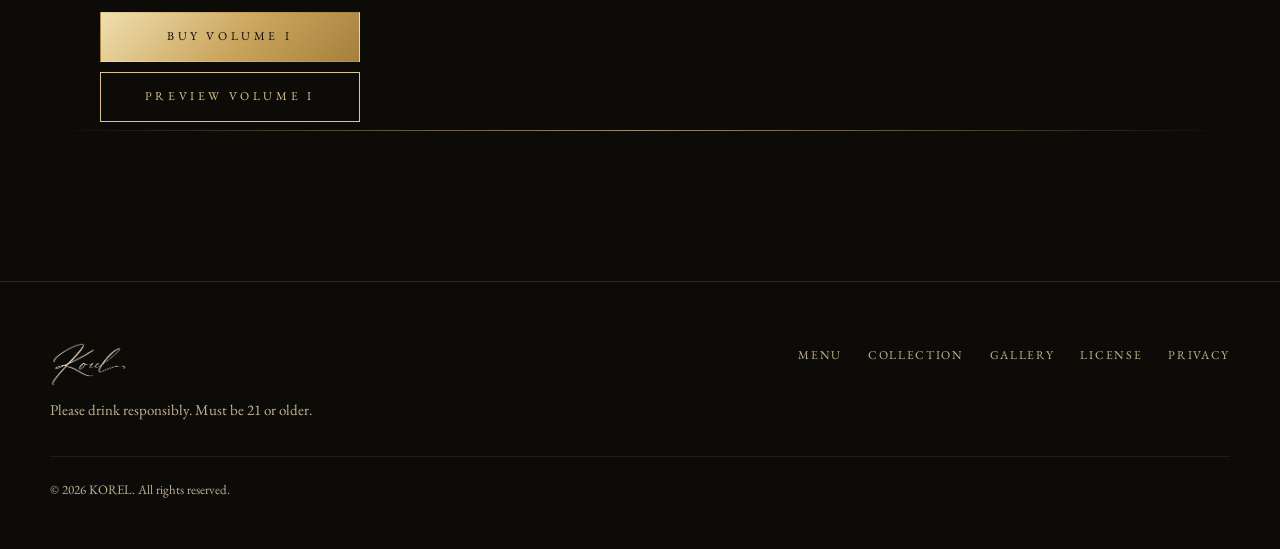
==== commit 7f9be3e6: "Wire up real payhip product link" ====
--- a/index.html
+++ b/index.html
@@ -161,13 +161,13 @@
           <div class="book photo-cover"><img src="assets/vol1-cover.jpg" alt="KOREL Volume I enamel pin cover, a small black and gold book charm engraved with the KOREL wordmark and a coupe glass"><span>Vol. I</span></div>
           <h3>Volume I</h3>
           <p>Seven signature cocktails, house syrups, and the story behind them.</p>
-          <span class="price" id="volPrice">$17</span>
+          <span class="price" id="volPrice">$19</span>
           <label class="addon">
             <input type="checkbox" id="printAddon">
             <span>+ Printable Edition (+$5)</span>
           </label>
           <div class="vol-actions">
-            <a class="btn solid" href="https://payhip.com/YOUR_PRODUCT_LINK">Buy Volume I</a>
+            <a class="btn solid" href="https://payhip.com/b/WbtS7">Buy Volume I</a>
             <a class="btn" href="assets/KOREL_Volume_I_Preview.pdf" id="previewBtn">Preview Volume I</a>
           </div>
         </article>
--- a/css/style.css
+++ b/css/style.css
@@ -345,6 +345,7 @@
 .cf-chip:hover{border-color:var(--gold);color:var(--cream)}
 .cf-chip.active{background:var(--gold);border-color:var(--gold);color:var(--black)}
 .cf-submit{width:100%;margin-top:8px;cursor:pointer}
+.cf-error{margin:14px 0 0;font-size:15px;color:#e0a08a;text-align:center;line-height:1.5}
 .cf-fine{margin:16px 0 0;font-size:16px;color:var(--muted);font-style:italic;text-align:center}
 
 .cf-done{text-align:center;padding:26px 6px;position:relative;z-index:1}
